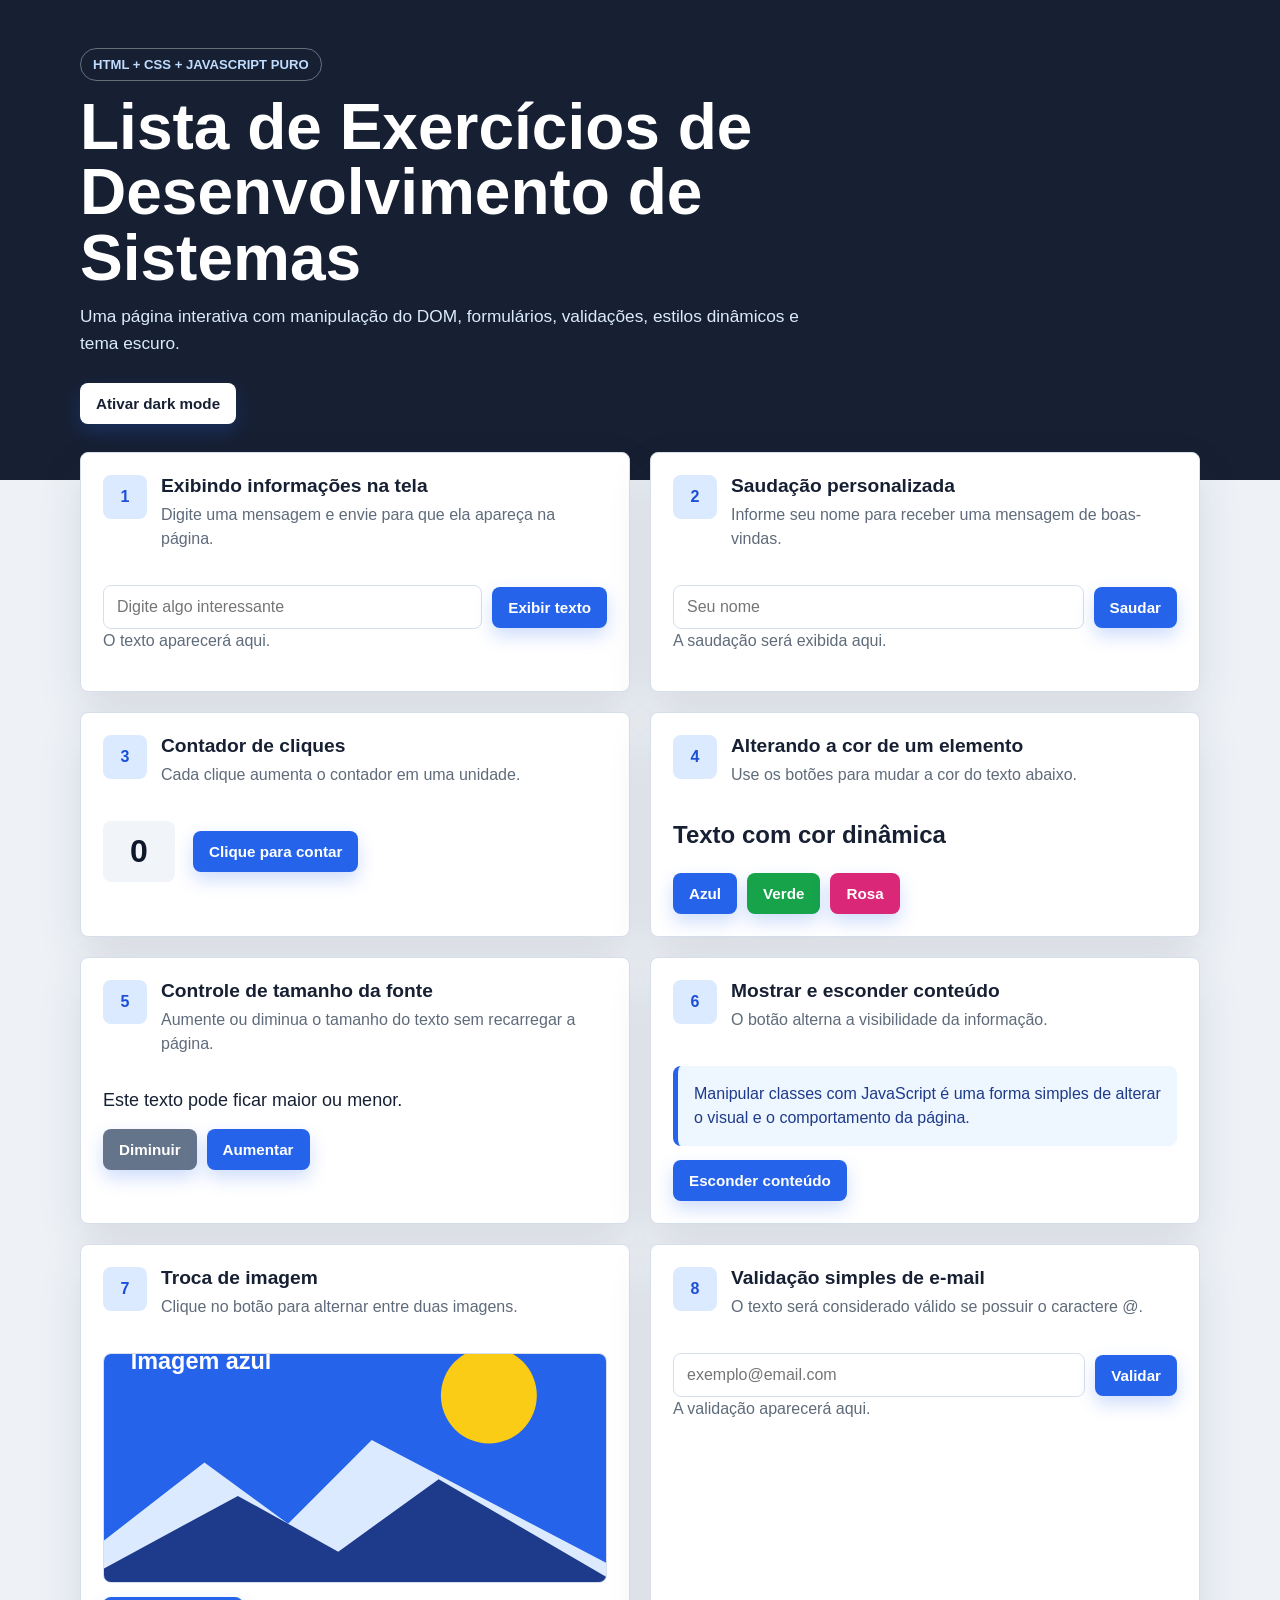
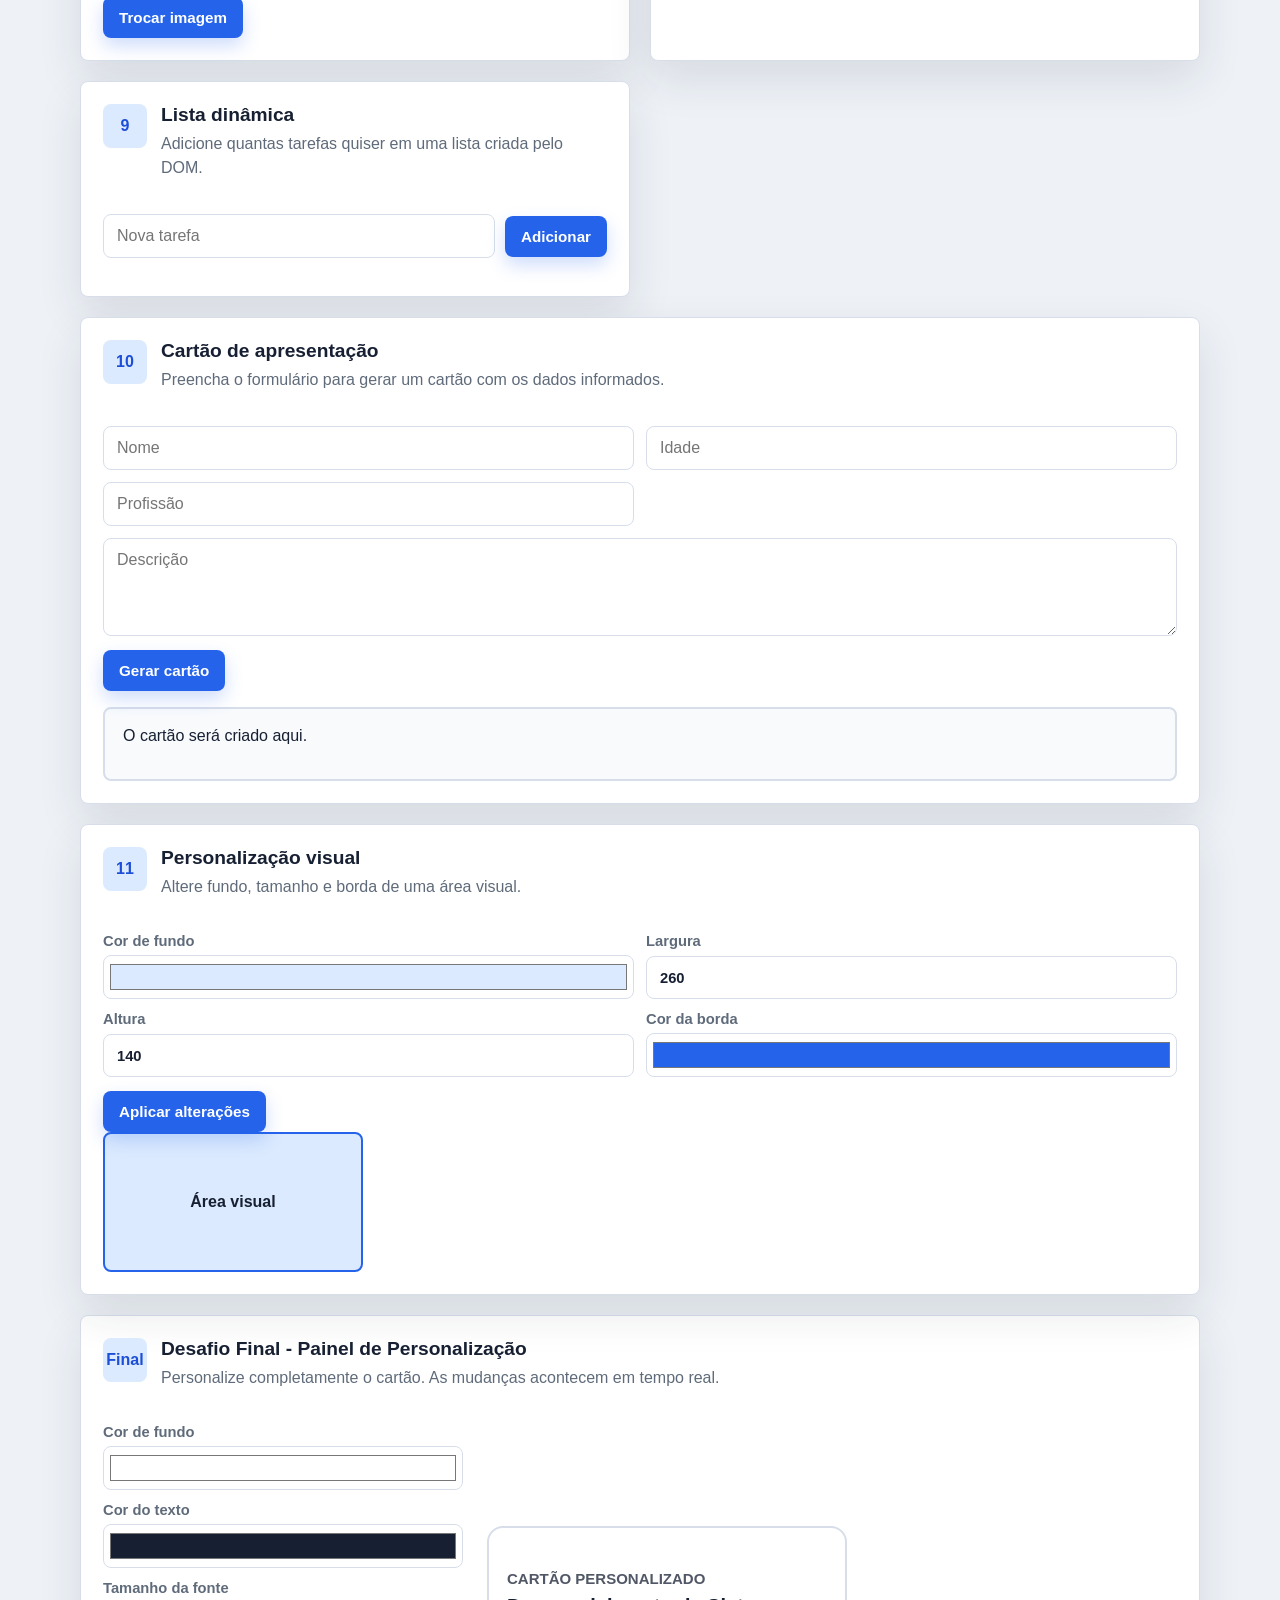
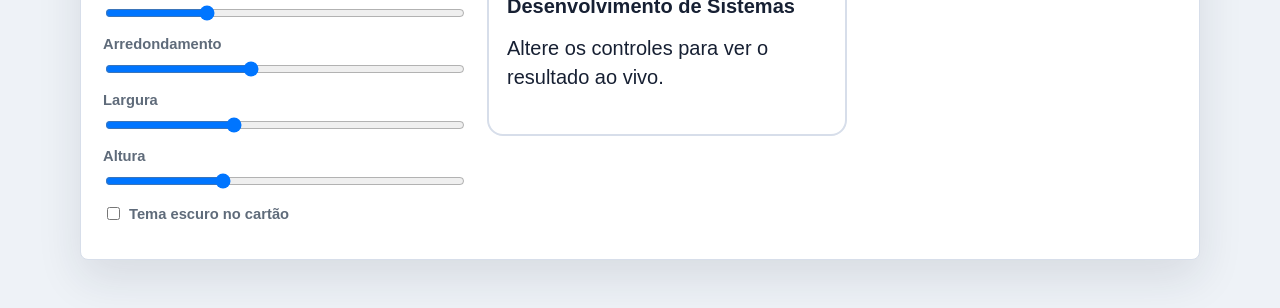
==== index.html @ 1e7d829f "Algumas atividades" ====
<!DOCTYPE html>
<html lang="pt-BR">
<head>
    <meta charset="UTF-8">
    <meta name="viewport" content="width=device-width, initial-scale=1.0">
    <title>Lista de Exercícios - DOM com JavaScript</title>
    <link rel="stylesheet" href="style.css">
</head>
<body>
    <header class="cabecalho">
        <div class="cabecalho__conteudo">
            <span class="etiqueta">HTML + CSS + JavaScript puro</span>
            <h1>Lista de Exercícios de Desenvolvimento de Sistemas</h1>
            <p>Uma página interativa com manipulação do DOM, formulários, validações, estilos dinâmicos e tema escuro.</p>
            <button id="botaoTema" class="botao botao--tema" type="button">Ativar dark mode</button>
        </div>
    </header>

    <main class="conteudo">
        <section class="grade-exercicios">
            <article class="card" id="exercicio-1">
                <div class="card__cabecalho">
                    <span class="numero">1</span>
                    <div>
                        <h2>Exibindo informações na tela</h2>
                        <p>Digite uma mensagem e envie para que ela apareça na página.</p>
                    </div>
                </div>
                <div class="grupo-controle">
                    <input id="textoExibir" type="text" placeholder="Digite algo interessante">
                    <button id="botaoExibirTexto" class="botao" type="button">Exibir texto</button>
                </div>
                <p id="resultadoTexto" class="resultado">O texto aparecerá aqui.</p>
            </article>

            <article class="card" id="exercicio-2">
                <div class="card__cabecalho">
                    <span class="numero">2</span>
                    <div>
                        <h2>Saudação personalizada</h2>
                        <p>Informe seu nome para receber uma mensagem de boas-vindas.</p>
                    </div>
                </div>
                <div class="grupo-controle">
                    <input id="nomeUsuario" type="text" placeholder="Seu nome">
                    <button id="botaoSaudar" class="botao" type="button">Saudar</button>
                </div>
                <p id="mensagemSaudacao" class="resultado">A saudação será exibida aqui.</p>
            </article>

            <article class="card" id="exercicio-3">
                <div class="card__cabecalho">
                    <span class="numero">3</span>
                    <div>
                        <h2>Contador de cliques</h2>
                        <p>Cada clique aumenta o contador em uma unidade.</p>
                    </div>
                </div>
                <div class="contador">
                    <strong id="valorContador">0</strong>
                    <button id="botaoContador" class="botao" type="button">Clique para contar</button>
                </div>
            </article>

            <article class="card" id="exercicio-4">
                <div class="card__cabecalho">
                    <span class="numero">4</span>
                    <div>
                        <h2>Alterando a cor de um elemento</h2>
                        <p>Use os botões para mudar a cor do texto abaixo.</p>
                    </div>
                </div>
                <h3 id="textoColorido" class="texto-destaque">Texto com cor dinâmica</h3>
                <div class="linha-botoes">
                    <button class="botao botao--azul" data-cor="#2563eb" type="button">Azul</button>
                    <button class="botao botao--verde" data-cor="#16a34a" type="button">Verde</button>
                    <button class="botao botao--rosa" data-cor="#db2777" type="button">Rosa</button>
                </div>
            </article>

            <article class="card" id="exercicio-5">
                <div class="card__cabecalho">
                    <span class="numero">5</span>
                    <div>
                        <h2>Controle de tamanho da fonte</h2>
                        <p>Aumente ou diminua o tamanho do texto sem recarregar a página.</p>
                    </div>
                </div>
                <p id="textoFonte" class="texto-fonte">Este texto pode ficar maior ou menor.</p>
                <div class="linha-botoes">
                    <button id="botaoDiminuirFonte" class="botao botao--secundario" type="button">Diminuir</button>
                    <button id="botaoAumentarFonte" class="botao" type="button">Aumentar</button>
                </div>
            </article>

            <article class="card" id="exercicio-6">
                <div class="card__cabecalho">
                    <span class="numero">6</span>
                    <div>
                        <h2>Mostrar e esconder conteúdo</h2>
                        <p>O botão alterna a visibilidade da informação.</p>
                    </div>
                </div>
                <div id="conteudoOculto" class="caixa-informacao">
                    Manipular classes com JavaScript é uma forma simples de alterar o visual e o comportamento da página.
                </div>
                <button id="botaoMostrarEsconder" class="botao" type="button">Esconder conteúdo</button>
            </article>

            <article class="card" id="exercicio-7">
                <div class="card__cabecalho">
                    <span class="numero">7</span>
                    <div>
                        <h2>Troca de imagem</h2>
                        <p>Clique no botão para alternar entre duas imagens.</p>
                    </div>
                </div>
                <img id="imagemAlternada" class="imagem-demo" alt="Ilustração alternada">
                <button id="botaoTrocarImagem" class="botao" type="button">Trocar imagem</button>
            </article>

            <article class="card" id="exercicio-8">
                <div class="card__cabecalho">
                    <span class="numero">8</span>
                    <div>
                        <h2>Validação simples de e-mail</h2>
                        <p>O texto será considerado válido se possuir o caractere @.</p>
                    </div>
                </div>
                <div class="grupo-controle">
                    <input id="emailUsuario" type="email" placeholder="exemplo@email.com">
                    <button id="botaoValidarEmail" class="botao" type="button">Validar</button>
                </div>
                <p id="mensagemEmail" class="resultado">A validação aparecerá aqui.</p>
            </article>

            <article class="card" id="exercicio-9">
                <div class="card__cabecalho">
                    <span class="numero">9</span>
                    <div>
                        <h2>Lista dinâmica</h2>
                        <p>Adicione quantas tarefas quiser em uma lista criada pelo DOM.</p>
                    </div>
                </div>
                <div class="grupo-controle">
                    <input id="textoTarefa" type="text" placeholder="Nova tarefa">
                    <button id="botaoAdicionarTarefa" class="botao" type="button">Adicionar</button>
                </div>
                <ul id="listaTarefas" class="lista-tarefas"></ul>
            </article>

            <article class="card card--largo" id="exercicio-10">
                <div class="card__cabecalho">
                    <span class="numero">10</span>
                    <div>
                        <h2>Cartão de apresentação</h2>
                        <p>Preencha o formulário para gerar um cartão com os dados informados.</p>
                    </div>
                </div>
                <div class="formulario-grid">
                    <input id="cartaoNome" type="text" placeholder="Nome">
                    <input id="cartaoIdade" type="number" min="0" placeholder="Idade">
                    <input id="cartaoProfissao" type="text" placeholder="Profissão">
                    <textarea id="cartaoDescricao" rows="4" placeholder="Descrição"></textarea>
                </div>
                <button id="botaoGerarCartao" class="botao" type="button">Gerar cartão</button>
                <div id="cartaoApresentacao" class="cartao-apresentacao">
                    <p>O cartão será criado aqui.</p>
                </div>
            </article>

            <article class="card card--largo" id="exercicio-11">
                <div class="card__cabecalho">
                    <span class="numero">11</span>
                    <div>
                        <h2>Personalização visual</h2>
                        <p>Altere fundo, tamanho e borda de uma área visual.</p>
                    </div>
                </div>
                <div class="painel-controles">
                    <label>Cor de fundo <input id="corFundoArea" type="color" value="#dbeafe"></label>
                    <label>Largura <input id="larguraArea" type="number" min="120" max="700" value="260"></label>
                    <label>Altura <input id="alturaArea" type="number" min="80" max="500" value="140"></label>
                    <label>Cor da borda <input id="corBordaArea" type="color" value="#2563eb"></label>
                </div>
                <button id="botaoAplicarVisual" class="botao" type="button">Aplicar alterações</button>
                <div id="areaVisual" class="area-visual">Área visual</div>
            </article>
        </section>

        <section class="card card--final" id="desafio-final">
            <div class="card__cabecalho">
                <span class="numero">Final</span>
                <div>
                    <h2>Desafio Final - Painel de Personalização</h2>
                    <p>Personalize completamente o cartão. As mudanças acontecem em tempo real.</p>
                </div>
            </div>
            <div class="desafio-layout">
                <div class="painel-controles painel-controles--final">
                    <label>Cor de fundo <input id="finalCorFundo" type="color" value="#ffffff"></label>
                    <label>Cor do texto <input id="finalCorTexto" type="color" value="#172033"></label>
                    <label>Tamanho da fonte <input id="finalFonte" type="range" min="14" max="36" value="20"></label>
                    <label>Arredondamento <input id="finalBorda" type="range" min="0" max="40" value="16"></label>
                    <label>Largura <input id="finalLargura" type="range" min="220" max="620" value="360"></label>
                    <label>Altura <input id="finalAltura" type="range" min="140" max="360" value="210"></label>
                    <label class="checkbox-linha">
                        <input id="finalTemaEscuro" type="checkbox">
                        Tema escuro no cartão
                    </label>
                </div>
                <div id="cartaoFinal" class="cartao-final">
                    <span>Cartão personalizado</span>
                    <strong>Desenvolvimento de Sistemas</strong>
                    <p>Altere os controles para ver o resultado ao vivo.</p>
                </div>
            </div>
        </section>
    </main>

    <script src="script.js"></script>
</body>
</html>
---- style.css ----
:root {
    --cor-fundo: #eef2f7;
    --cor-superficie: #ffffff;
    --cor-texto: #172033;
    --cor-texto-suave: #5f6b7a;
    --cor-primaria: #2563eb;
    --cor-primaria-escura: #1d4ed8;
    --cor-borda: #d7deea;
    --sombra: 0 18px 45px rgba(23, 32, 51, 0.11);
}

* {
    box-sizing: border-box;
}

body {
    margin: 0;
    font-family: Arial, Helvetica, sans-serif;
    background: var(--cor-fundo);
    color: var(--cor-texto);
    transition: background 0.3s, color 0.3s;
}

body.dark-mode {
    --cor-fundo: #111827;
    --cor-superficie: #1f2937;
    --cor-texto: #f8fafc;
    --cor-texto-suave: #cbd5e1;
    --cor-primaria: #60a5fa;
    --cor-primaria-escura: #3b82f6;
    --cor-borda: #334155;
    --sombra: 0 18px 45px rgba(0, 0, 0, 0.28);
}

.cabecalho {
    background: #172033;
    color: #ffffff;
    padding: 48px 20px 56px;
}

.cabecalho__conteudo {
    width: min(1120px, 100%);
    margin: 0 auto;
}

.cabecalho h1 {
    max-width: 820px;
    margin: 14px 0 12px;
    font-size: clamp(2rem, 5vw, 4rem);
    line-height: 1.02;
}

.cabecalho p {
    max-width: 720px;
    color: #dbeafe;
    font-size: 1.08rem;
    line-height: 1.6;
}

.etiqueta {
    display: inline-block;
    padding: 8px 12px;
    border: 1px solid rgba(255, 255, 255, 0.35);
    border-radius: 999px;
    color: #bfdbfe;
    font-weight: 700;
    font-size: 0.82rem;
    text-transform: uppercase;
}

.conteudo {
    width: min(1120px, calc(100% - 32px));
    margin: -28px auto 48px;
}

.grade-exercicios {
    display: grid;
    grid-template-columns: repeat(2, minmax(0, 1fr));
    gap: 20px;
}

.card {
    background: var(--cor-superficie);
    border: 1px solid var(--cor-borda);
    border-radius: 8px;
    padding: 22px;
    box-shadow: var(--sombra);
}

.card--largo,
.card--final {
    grid-column: 1 / -1;
}

.card--final {
    margin-top: 20px;
}

.card__cabecalho {
    display: flex;
    gap: 14px;
    align-items: flex-start;
    margin-bottom: 18px;
}

.numero {
    min-width: 44px;
    height: 44px;
    display: inline-flex;
    align-items: center;
    justify-content: center;
    border-radius: 8px;
    background: #dbeafe;
    color: #1d4ed8;
    font-weight: 800;
}

body.dark-mode .numero {
    background: #1e3a8a;
    color: #dbeafe;
}

h2,
h3,
p {
    margin-top: 0;
}

h2 {
    margin-bottom: 6px;
    font-size: 1.2rem;
}

.card__cabecalho p,
.resultado {
    color: var(--cor-texto-suave);
    line-height: 1.5;
}

input,
textarea {
    width: 100%;
    border: 1px solid var(--cor-borda);
    border-radius: 8px;
    padding: 12px 13px;
    background: var(--cor-superficie);
    color: var(--cor-texto);
    font: inherit;
    outline: none;
}

input:focus,
textarea:focus {
    border-color: var(--cor-primaria);
    box-shadow: 0 0 0 3px rgba(37, 99, 235, 0.14);
}

input[type="color"] {
    height: 44px;
    padding: 4px;
}

input[type="range"] {
    padding: 0;
}

.grupo-controle {
    display: grid;
    grid-template-columns: 1fr auto;
    gap: 10px;
    align-items: center;
}

.botao {
    border: 0;
    border-radius: 8px;
    padding: 12px 16px;
    background: var(--cor-primaria);
    color: #ffffff;
    font-weight: 700;
    font-size: 0.95rem;
    cursor: pointer;
    transition: transform 0.2s, background 0.2s, box-shadow 0.2s;
    box-shadow: 0 8px 18px rgba(37, 99, 235, 0.22);
}

.botao:hover {
    background: var(--cor-primaria-escura);
    transform: translateY(-1px);
}

.botao--tema {
    margin-top: 8px;
    background: #ffffff;
    color: #172033;
}

.botao--secundario {
    background: #64748b;
}

.botao--azul {
    background: #2563eb;
}

.botao--verde {
    background: #16a34a;
}

.botao--rosa {
    background: #db2777;
}

.linha-botoes {
    display: flex;
    gap: 10px;
    flex-wrap: wrap;
}

.contador {
    display: flex;
    align-items: center;
    gap: 18px;
}

.contador strong {
    min-width: 72px;
    padding: 12px 14px;
    border-radius: 8px;
    background: #f1f5f9;
    color: #0f172a;
    font-size: 2rem;
    text-align: center;
}

body.dark-mode .contador strong {
    background: #0f172a;
    color: #f8fafc;
}

.texto-destaque {
    font-size: 1.5rem;
}

.texto-fonte {
    font-size: 18px;
    transition: font-size 0.2s;
}

.caixa-informacao {
    margin-bottom: 14px;
    padding: 16px;
    border-left: 5px solid var(--cor-primaria);
    border-radius: 8px;
    background: #eef6ff;
    color: #1e3a8a;
    line-height: 1.5;
}

body.dark-mode .caixa-informacao {
    background: #0f172a;
    color: #dbeafe;
}

.oculto {
    display: none;
}

.imagem-demo {
    width: 100%;
    max-height: 230px;
    object-fit: cover;
    display: block;
    margin-bottom: 14px;
    border-radius: 8px;
    border: 1px solid var(--cor-borda);
}

.lista-tarefas {
    padding-left: 20px;
    line-height: 1.7;
}

.lista-tarefas li {
    padding: 5px 0;
}

.formulario-grid,
.painel-controles {
    display: grid;
    grid-template-columns: repeat(2, minmax(0, 1fr));
    gap: 12px;
    margin-bottom: 14px;
}

.formulario-grid textarea {
    grid-column: 1 / -1;
    resize: vertical;
}

.painel-controles label {
    display: grid;
    gap: 6px;
    color: var(--cor-texto-suave);
    font-weight: 700;
    font-size: 0.92rem;
}

.cartao-apresentacao,
.cartao-final,
.area-visual {
    border: 2px solid var(--cor-borda);
    border-radius: 8px;
    padding: 18px;
    background: #f8fafc;
    color: #172033;
}

.cartao-apresentacao {
    margin-top: 16px;
}

.cartao-apresentacao h3,
.cartao-final strong {
    margin-bottom: 8px;
    display: block;
    color: inherit;
}

.area-visual {
    width: 260px;
    max-width: 100%;
    height: 140px;
    display: grid;
    place-items: center;
    background: #dbeafe;
    border-color: #2563eb;
    font-weight: 800;
}

.desafio-layout {
    display: grid;
    grid-template-columns: minmax(260px, 360px) 1fr;
    gap: 24px;
    align-items: center;
}

.painel-controles--final {
    grid-template-columns: 1fr;
}

.checkbox-linha {
    grid-template-columns: auto 1fr;
    align-items: center;
}

.checkbox-linha input {
    width: auto;
}

.cartao-final {
    width: 360px;
    max-width: 100%;
    min-height: 210px;
    display: flex;
    flex-direction: column;
    justify-content: center;
    gap: 8px;
    font-size: 20px;
    transition: all 0.2s;
}

.cartao-final span {
    font-size: 0.75em;
    font-weight: 800;
    text-transform: uppercase;
    color: inherit;
    opacity: 0.75;
}

.cartao-final p {
    margin-bottom: 0;
    line-height: 1.45;
}

.valido {
    color: #16a34a;
    font-weight: 800;
}

.invalido {
    color: #dc2626;
    font-weight: 800;
}

@media (max-width: 820px) {
    .grade-exercicios,
    .desafio-layout,
    .formulario-grid,
    .painel-controles {
        grid-template-columns: 1fr;
    }

    .grupo-controle {
        grid-template-columns: 1fr;
    }

    .botao {
        width: 100%;
    }

    .conteudo {
        width: min(100% - 20px, 1120px);
    }

    .cabecalho {
        padding-top: 34px;
    }
}
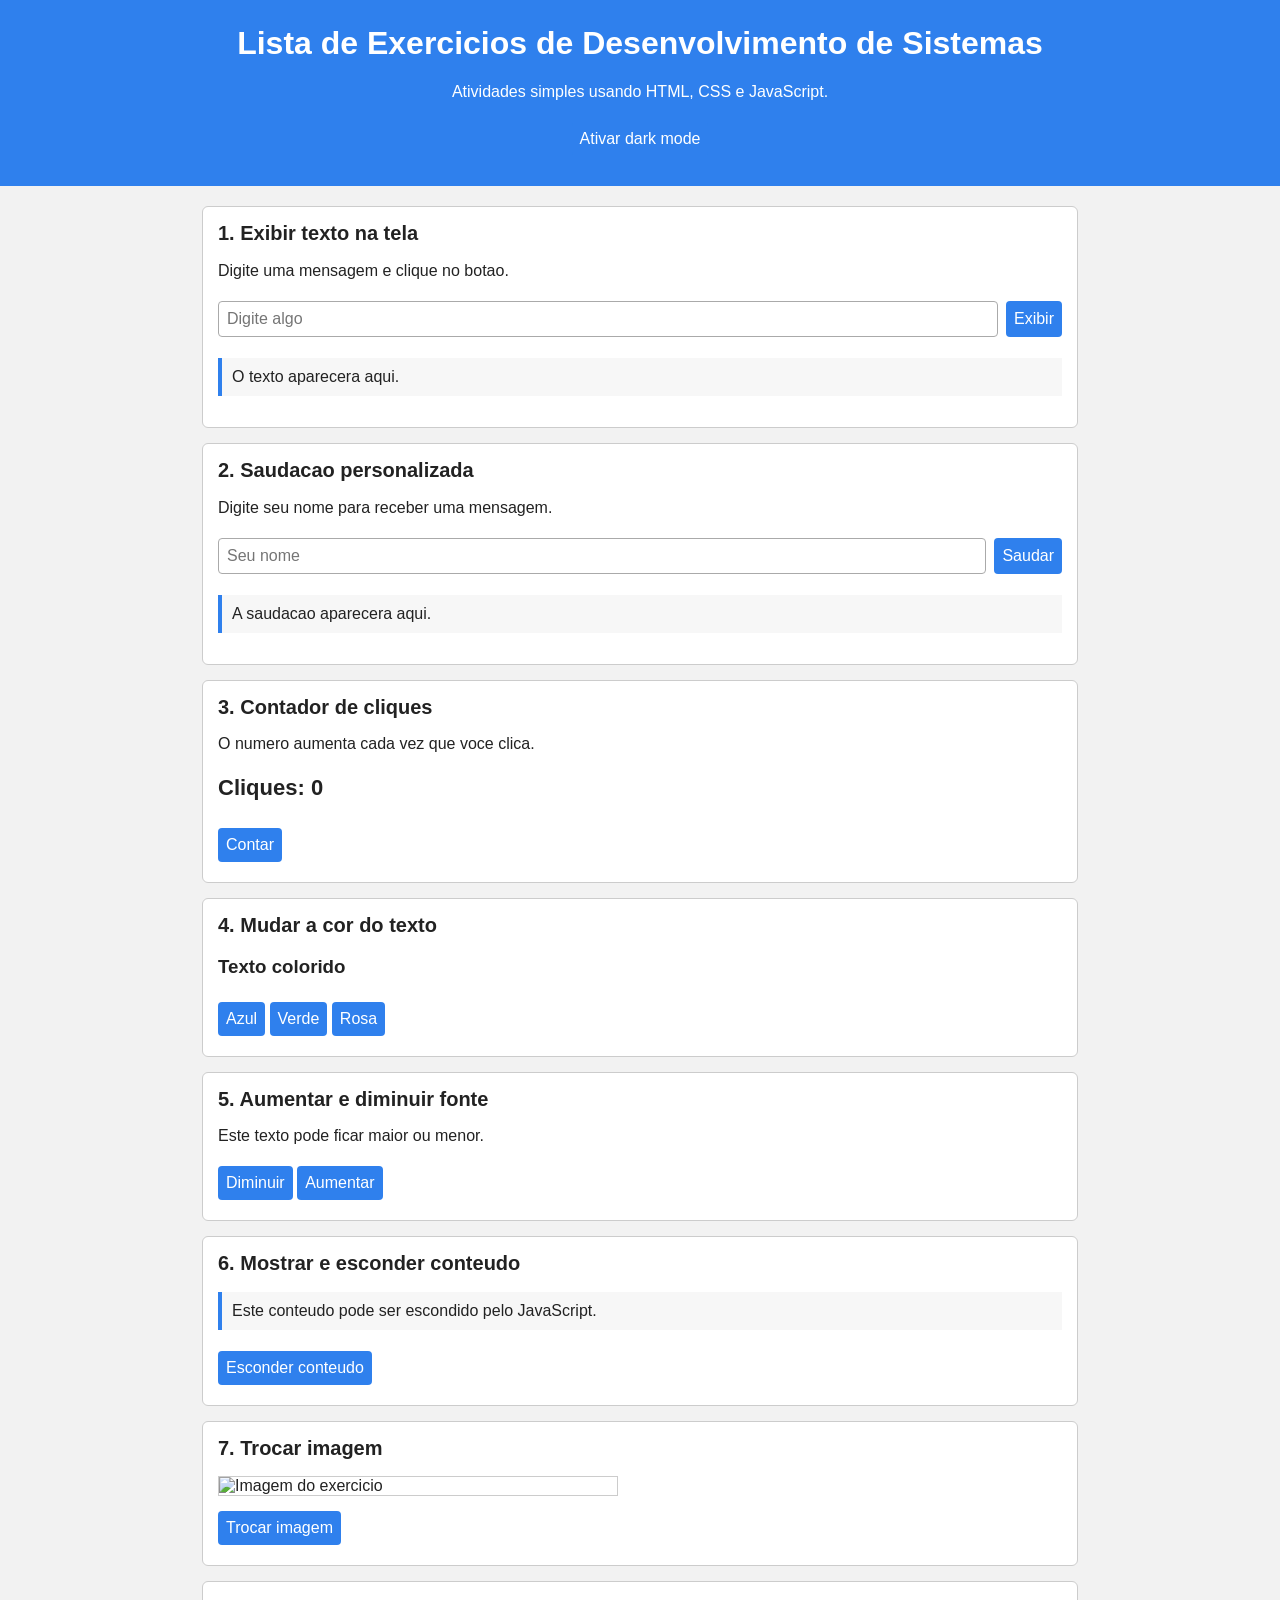
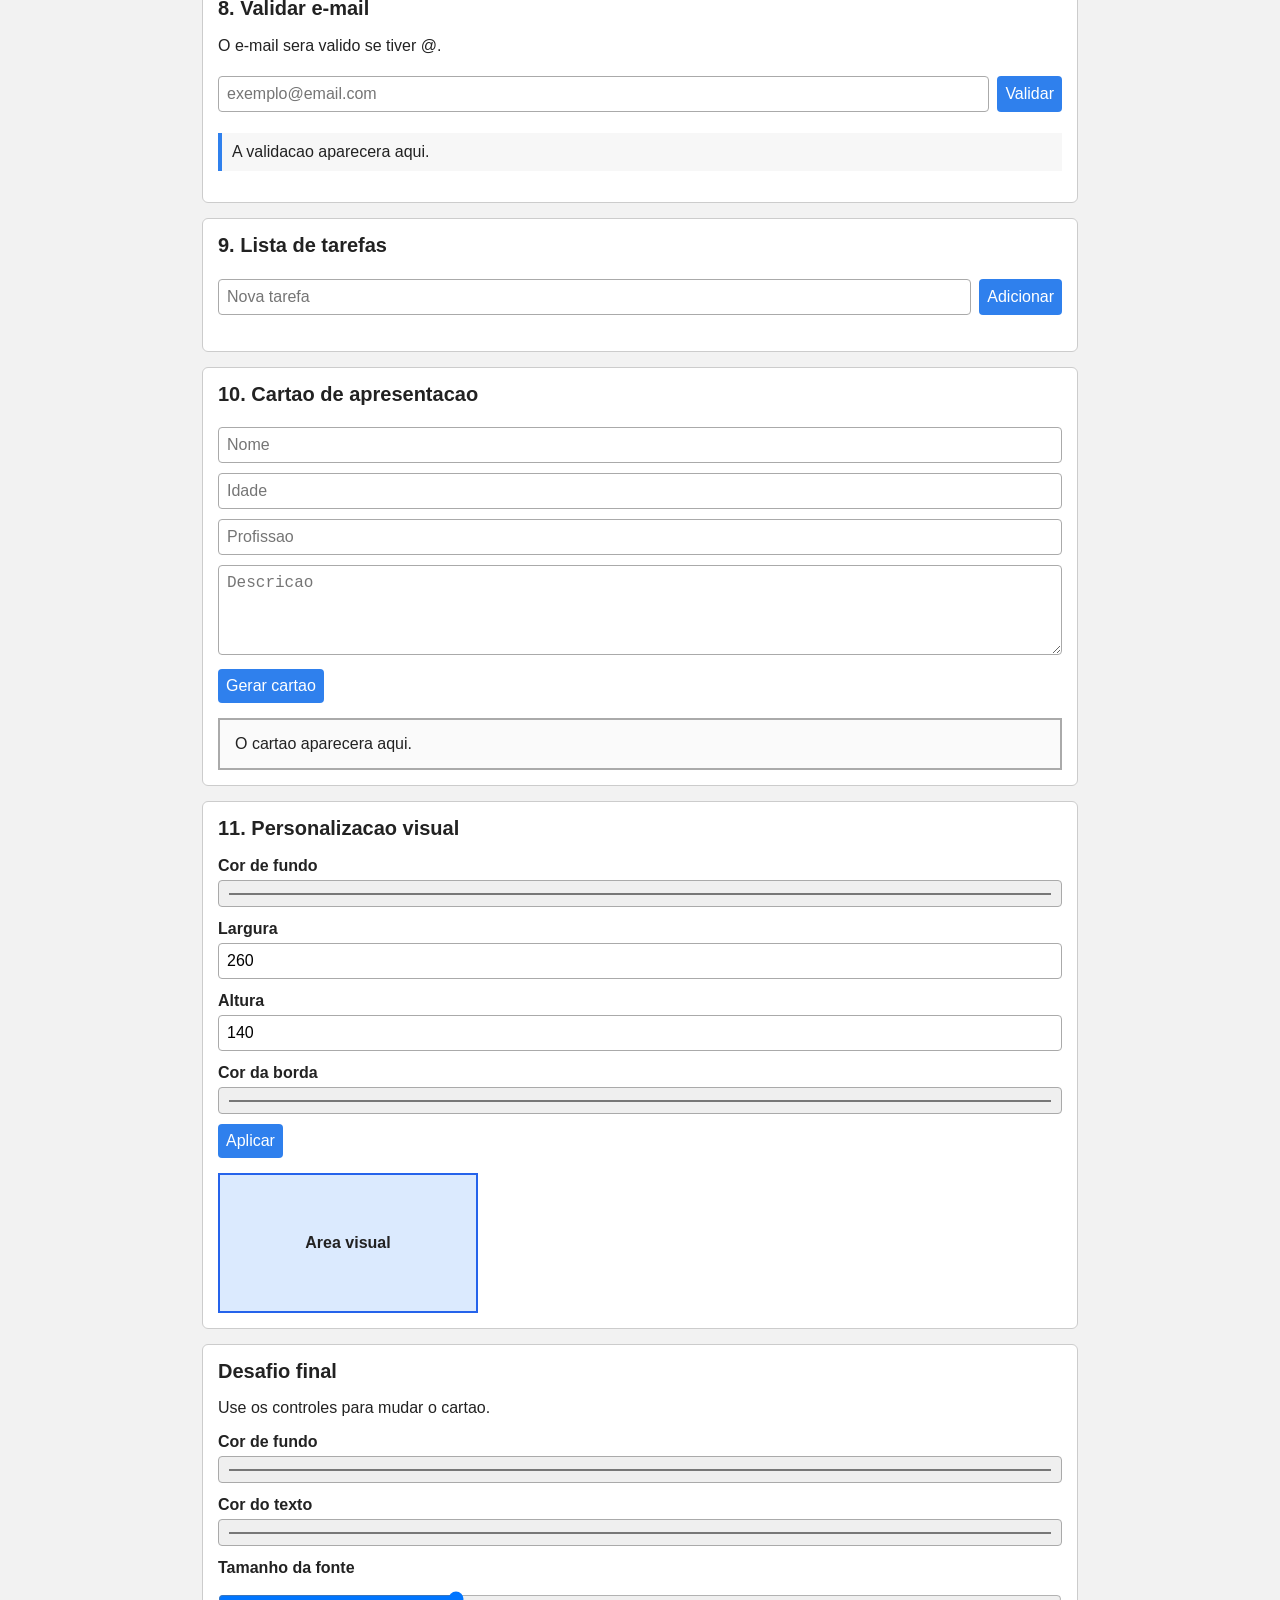
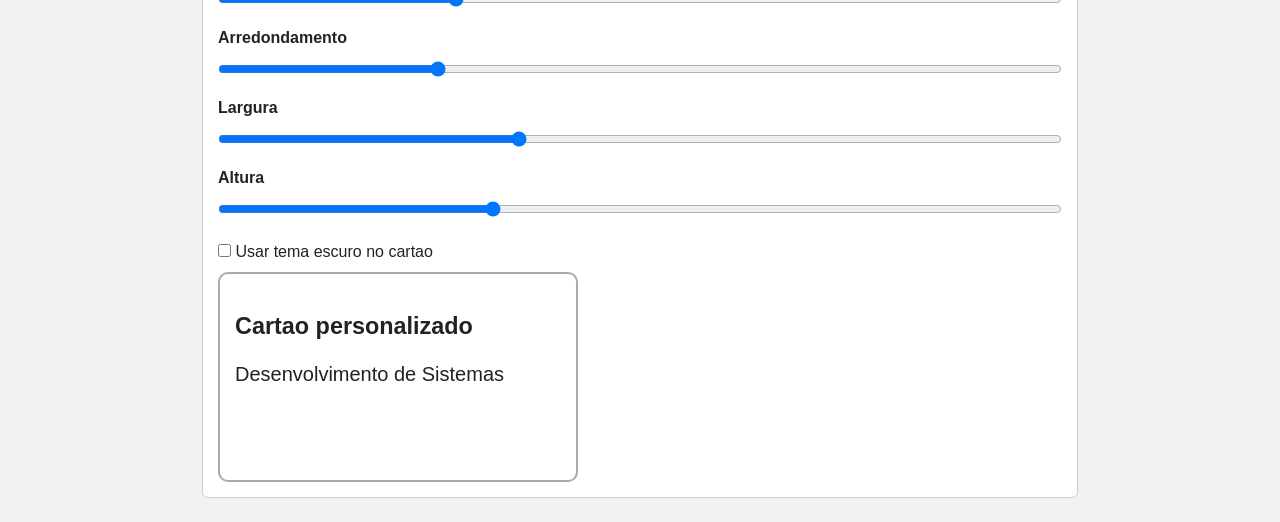
==== commit 279e83ee: "produzindo a atividade" ====
--- a/index.html
+++ b/index.html
@@ -3,217 +3,150 @@
 <head>
     <meta charset="UTF-8">
     <meta name="viewport" content="width=device-width, initial-scale=1.0">
-    <title>Lista de Exercícios - DOM com JavaScript</title>
+    <title>Lista de Exercicios - DOM</title>
     <link rel="stylesheet" href="style.css">
 </head>
 <body>
-    <header class="cabecalho">
-        <div class="cabecalho__conteudo">
-            <span class="etiqueta">HTML + CSS + JavaScript puro</span>
-            <h1>Lista de Exercícios de Desenvolvimento de Sistemas</h1>
-            <p>Uma página interativa com manipulação do DOM, formulários, validações, estilos dinâmicos e tema escuro.</p>
-            <button id="botaoTema" class="botao botao--tema" type="button">Ativar dark mode</button>
-        </div>
+    <header>
+        <h1>Lista de Exercicios de Desenvolvimento de Sistemas</h1>
+        <p>Atividades simples usando HTML, CSS e JavaScript.</p>
+        <button id="botaoTema" type="button">Ativar dark mode</button>
     </header>
 
-    <main class="conteudo">
-        <section class="grade-exercicios">
-            <article class="card" id="exercicio-1">
-                <div class="card__cabecalho">
-                    <span class="numero">1</span>
-                    <div>
-                        <h2>Exibindo informações na tela</h2>
-                        <p>Digite uma mensagem e envie para que ela apareça na página.</p>
-                    </div>
-                </div>
-                <div class="grupo-controle">
-                    <input id="textoExibir" type="text" placeholder="Digite algo interessante">
-                    <button id="botaoExibirTexto" class="botao" type="button">Exibir texto</button>
-                </div>
-                <p id="resultadoTexto" class="resultado">O texto aparecerá aqui.</p>
-            </article>
-
-            <article class="card" id="exercicio-2">
-                <div class="card__cabecalho">
-                    <span class="numero">2</span>
-                    <div>
-                        <h2>Saudação personalizada</h2>
-                        <p>Informe seu nome para receber uma mensagem de boas-vindas.</p>
-                    </div>
-                </div>
-                <div class="grupo-controle">
-                    <input id="nomeUsuario" type="text" placeholder="Seu nome">
-                    <button id="botaoSaudar" class="botao" type="button">Saudar</button>
-                </div>
-                <p id="mensagemSaudacao" class="resultado">A saudação será exibida aqui.</p>
-            </article>
-
-            <article class="card" id="exercicio-3">
-                <div class="card__cabecalho">
-                    <span class="numero">3</span>
-                    <div>
-                        <h2>Contador de cliques</h2>
-                        <p>Cada clique aumenta o contador em uma unidade.</p>
-                    </div>
-                </div>
-                <div class="contador">
-                    <strong id="valorContador">0</strong>
-                    <button id="botaoContador" class="botao" type="button">Clique para contar</button>
-                </div>
-            </article>
-
-            <article class="card" id="exercicio-4">
-                <div class="card__cabecalho">
-                    <span class="numero">4</span>
-                    <div>
-                        <h2>Alterando a cor de um elemento</h2>
-                        <p>Use os botões para mudar a cor do texto abaixo.</p>
-                    </div>
-                </div>
-                <h3 id="textoColorido" class="texto-destaque">Texto com cor dinâmica</h3>
-                <div class="linha-botoes">
-                    <button class="botao botao--azul" data-cor="#2563eb" type="button">Azul</button>
-                    <button class="botao botao--verde" data-cor="#16a34a" type="button">Verde</button>
-                    <button class="botao botao--rosa" data-cor="#db2777" type="button">Rosa</button>
-                </div>
-            </article>
-
-            <article class="card" id="exercicio-5">
-                <div class="card__cabecalho">
-                    <span class="numero">5</span>
-                    <div>
-                        <h2>Controle de tamanho da fonte</h2>
-                        <p>Aumente ou diminua o tamanho do texto sem recarregar a página.</p>
-                    </div>
-                </div>
-                <p id="textoFonte" class="texto-fonte">Este texto pode ficar maior ou menor.</p>
-                <div class="linha-botoes">
-                    <button id="botaoDiminuirFonte" class="botao botao--secundario" type="button">Diminuir</button>
-                    <button id="botaoAumentarFonte" class="botao" type="button">Aumentar</button>
-                </div>
-            </article>
-
-            <article class="card" id="exercicio-6">
-                <div class="card__cabecalho">
-                    <span class="numero">6</span>
-                    <div>
-                        <h2>Mostrar e esconder conteúdo</h2>
-                        <p>O botão alterna a visibilidade da informação.</p>
-                    </div>
-                </div>
-                <div id="conteudoOculto" class="caixa-informacao">
-                    Manipular classes com JavaScript é uma forma simples de alterar o visual e o comportamento da página.
-                </div>
-                <button id="botaoMostrarEsconder" class="botao" type="button">Esconder conteúdo</button>
-            </article>
-
-            <article class="card" id="exercicio-7">
-                <div class="card__cabecalho">
-                    <span class="numero">7</span>
-                    <div>
-                        <h2>Troca de imagem</h2>
-                        <p>Clique no botão para alternar entre duas imagens.</p>
-                    </div>
-                </div>
-                <img id="imagemAlternada" class="imagem-demo" alt="Ilustração alternada">
-                <button id="botaoTrocarImagem" class="botao" type="button">Trocar imagem</button>
-            </article>
-
-            <article class="card" id="exercicio-8">
-                <div class="card__cabecalho">
-                    <span class="numero">8</span>
-                    <div>
-                        <h2>Validação simples de e-mail</h2>
-                        <p>O texto será considerado válido se possuir o caractere @.</p>
-                    </div>
-                </div>
-                <div class="grupo-controle">
-                    <input id="emailUsuario" type="email" placeholder="exemplo@email.com">
-                    <button id="botaoValidarEmail" class="botao" type="button">Validar</button>
-                </div>
-                <p id="mensagemEmail" class="resultado">A validação aparecerá aqui.</p>
-            </article>
-
-            <article class="card" id="exercicio-9">
-                <div class="card__cabecalho">
-                    <span class="numero">9</span>
-                    <div>
-                        <h2>Lista dinâmica</h2>
-                        <p>Adicione quantas tarefas quiser em uma lista criada pelo DOM.</p>
-                    </div>
-                </div>
-                <div class="grupo-controle">
-                    <input id="textoTarefa" type="text" placeholder="Nova tarefa">
-                    <button id="botaoAdicionarTarefa" class="botao" type="button">Adicionar</button>
-                </div>
-                <ul id="listaTarefas" class="lista-tarefas"></ul>
-            </article>
-
-            <article class="card card--largo" id="exercicio-10">
-                <div class="card__cabecalho">
-                    <span class="numero">10</span>
-                    <div>
-                        <h2>Cartão de apresentação</h2>
-                        <p>Preencha o formulário para gerar um cartão com os dados informados.</p>
-                    </div>
-                </div>
-                <div class="formulario-grid">
-                    <input id="cartaoNome" type="text" placeholder="Nome">
-                    <input id="cartaoIdade" type="number" min="0" placeholder="Idade">
-                    <input id="cartaoProfissao" type="text" placeholder="Profissão">
-                    <textarea id="cartaoDescricao" rows="4" placeholder="Descrição"></textarea>
-                </div>
-                <button id="botaoGerarCartao" class="botao" type="button">Gerar cartão</button>
-                <div id="cartaoApresentacao" class="cartao-apresentacao">
-                    <p>O cartão será criado aqui.</p>
-                </div>
-            </article>
-
-            <article class="card card--largo" id="exercicio-11">
-                <div class="card__cabecalho">
-                    <span class="numero">11</span>
-                    <div>
-                        <h2>Personalização visual</h2>
-                        <p>Altere fundo, tamanho e borda de uma área visual.</p>
-                    </div>
-                </div>
-                <div class="painel-controles">
-                    <label>Cor de fundo <input id="corFundoArea" type="color" value="#dbeafe"></label>
-                    <label>Largura <input id="larguraArea" type="number" min="120" max="700" value="260"></label>
-                    <label>Altura <input id="alturaArea" type="number" min="80" max="500" value="140"></label>
-                    <label>Cor da borda <input id="corBordaArea" type="color" value="#2563eb"></label>
-                </div>
-                <button id="botaoAplicarVisual" class="botao" type="button">Aplicar alterações</button>
-                <div id="areaVisual" class="area-visual">Área visual</div>
-            </article>
+    <main>
+        <section class="exercicio">
+            <h2>1. Exibir texto na tela</h2>
+            <p>Digite uma mensagem e clique no botao.</p>
+            <div class="linha">
+                <input id="textoExibir" type="text" placeholder="Digite algo">
+                <button id="botaoExibirTexto" type="button">Exibir</button>
+            </div>
+            <p id="resultadoTexto" class="resultado">O texto aparecera aqui.</p>
         </section>
 
-        <section class="card card--final" id="desafio-final">
-            <div class="card__cabecalho">
-                <span class="numero">Final</span>
-                <div>
-                    <h2>Desafio Final - Painel de Personalização</h2>
-                    <p>Personalize completamente o cartão. As mudanças acontecem em tempo real.</p>
-                </div>
+        <section class="exercicio">
+            <h2>2. Saudacao personalizada</h2>
+            <p>Digite seu nome para receber uma mensagem.</p>
+            <div class="linha">
+                <input id="nomeUsuario" type="text" placeholder="Seu nome">
+                <button id="botaoSaudar" type="button">Saudar</button>
             </div>
-            <div class="desafio-layout">
-                <div class="painel-controles painel-controles--final">
-                    <label>Cor de fundo <input id="finalCorFundo" type="color" value="#ffffff"></label>
-                    <label>Cor do texto <input id="finalCorTexto" type="color" value="#172033"></label>
-                    <label>Tamanho da fonte <input id="finalFonte" type="range" min="14" max="36" value="20"></label>
-                    <label>Arredondamento <input id="finalBorda" type="range" min="0" max="40" value="16"></label>
-                    <label>Largura <input id="finalLargura" type="range" min="220" max="620" value="360"></label>
-                    <label>Altura <input id="finalAltura" type="range" min="140" max="360" value="210"></label>
-                    <label class="checkbox-linha">
-                        <input id="finalTemaEscuro" type="checkbox">
-                        Tema escuro no cartão
-                    </label>
-                </div>
-                <div id="cartaoFinal" class="cartao-final">
-                    <span>Cartão personalizado</span>
-                    <strong>Desenvolvimento de Sistemas</strong>
-                    <p>Altere os controles para ver o resultado ao vivo.</p>
-                </div>
+            <p id="mensagemSaudacao" class="resultado">A saudacao aparecera aqui.</p>
+        </section>
+
+        <section class="exercicio">
+            <h2>3. Contador de cliques</h2>
+            <p>O numero aumenta cada vez que voce clica.</p>
+            <p class="contador">Cliques: <span id="valorContador">0</span></p>
+            <button id="botaoContador" type="button">Contar</button>
+        </section>
+
+        <section class="exercicio">
+            <h2>4. Mudar a cor do texto</h2>
+            <h3 id="textoColorido">Texto colorido</h3>
+            <button id="botaoAzul" type="button">Azul</button>
+            <button id="botaoVerde" type="button">Verde</button>
+            <button id="botaoRosa" type="button">Rosa</button>
+        </section>
+
+        <section class="exercicio">
+            <h2>5. Aumentar e diminuir fonte</h2>
+            <p id="textoFonte">Este texto pode ficar maior ou menor.</p>
+            <button id="botaoDiminuirFonte" type="button">Diminuir</button>
+            <button id="botaoAumentarFonte" type="button">Aumentar</button>
+        </section>
+
+        <section class="exercicio">
+            <h2>6. Mostrar e esconder conteudo</h2>
+            <p id="conteudoOculto" class="caixa">Este conteudo pode ser escondido pelo JavaScript.</p>
+            <button id="botaoMostrarEsconder" type="button">Esconder conteudo</button>
+        </section>
+
+        <section class="exercicio">
+            <h2>7. Trocar imagem</h2>
+            <img id="imagemAlternada" class="imagem" src="https://placehold.co/400x200/87ceeb/000000?text=Imagem+1" alt="Imagem do exercicio">
+            <button id="botaoTrocarImagem" type="button">Trocar imagem</button>
+        </section>
+
+        <section class="exercicio">
+            <h2>8. Validar e-mail</h2>
+            <p>O e-mail sera valido se tiver @.</p>
+            <div class="linha">
+                <input id="emailUsuario" type="email" placeholder="exemplo@email.com">
+                <button id="botaoValidarEmail" type="button">Validar</button>
+            </div>
+            <p id="mensagemEmail" class="resultado">A validacao aparecera aqui.</p>
+        </section>
+
+        <section class="exercicio">
+            <h2>9. Lista de tarefas</h2>
+            <div class="linha">
+                <input id="textoTarefa" type="text" placeholder="Nova tarefa">
+                <button id="botaoAdicionarTarefa" type="button">Adicionar</button>
+            </div>
+            <ul id="listaTarefas"></ul>
+        </section>
+
+        <section class="exercicio">
+            <h2>10. Cartao de apresentacao</h2>
+            <input id="cartaoNome" type="text" placeholder="Nome">
+            <input id="cartaoIdade" type="number" min="0" placeholder="Idade">
+            <input id="cartaoProfissao" type="text" placeholder="Profissao">
+            <textarea id="cartaoDescricao" rows="4" placeholder="Descricao"></textarea>
+            <button id="botaoGerarCartao" type="button">Gerar cartao</button>
+            <div id="cartaoApresentacao" class="cartao">
+                O cartao aparecera aqui.
+            </div>
+        </section>
+
+        <section class="exercicio">
+            <h2>11. Personalizacao visual</h2>
+            <label>Cor de fundo</label>
+            <input id="corFundoArea" type="color" value="#dbeafe">
+
+            <label>Largura</label>
+            <input id="larguraArea" type="number" min="120" max="700" value="260">
+
+            <label>Altura</label>
+            <input id="alturaArea" type="number" min="80" max="500" value="140">
+
+            <label>Cor da borda</label>
+            <input id="corBordaArea" type="color" value="#2563eb">
+
+            <button id="botaoAplicarVisual" type="button">Aplicar</button>
+            <div id="areaVisual" class="area">Area visual</div>
+        </section>
+
+        <section class="exercicio">
+            <h2>Desafio final</h2>
+            <p>Use os controles para mudar o cartao.</p>
+
+            <label>Cor de fundo</label>
+            <input id="finalCorFundo" type="color" value="#ffffff">
+
+            <label>Cor do texto</label>
+            <input id="finalCorTexto" type="color" value="#222222">
+
+            <label>Tamanho da fonte</label>
+            <input id="finalFonte" type="range" min="14" max="36" value="20">
+
+            <label>Arredondamento</label>
+            <input id="finalBorda" type="range" min="0" max="40" value="10">
+
+            <label>Largura</label>
+            <input id="finalLargura" type="range" min="220" max="620" value="360">
+
+            <label>Altura</label>
+            <input id="finalAltura" type="range" min="140" max="360" value="210">
+
+            <label class="checkbox">
+                <input id="finalTemaEscuro" type="checkbox">
+                Usar tema escuro no cartao
+            </label>
+
+            <div id="cartaoFinal" class="cartao-final">
+                <h3>Cartao personalizado</h3>
+                <p>Desenvolvimento de Sistemas</p>
             </div>
         </section>
     </main>
--- a/style.css
+++ b/style.css
@@ -1,14 +1,3 @@
-:root {
-    --cor-fundo: #eef2f7;
-    --cor-superficie: #ffffff;
-    --cor-texto: #172033;
-    --cor-texto-suave: #5f6b7a;
-    --cor-primaria: #2563eb;
-    --cor-primaria-escura: #1d4ed8;
-    --cor-borda: #d7deea;
-    --sombra: 0 18px 45px rgba(23, 32, 51, 0.11);
-}
-
 * {
     box-sizing: border-box;
 }
@@ -16,404 +5,181 @@
 body {
     margin: 0;
     font-family: Arial, Helvetica, sans-serif;
-    background: var(--cor-fundo);
-    color: var(--cor-texto);
-    transition: background 0.3s, color 0.3s;
+    background: #f2f2f2;
+    color: #222222;
 }
 
-body.dark-mode {
-    --cor-fundo: #111827;
-    --cor-superficie: #1f2937;
-    --cor-texto: #f8fafc;
-    --cor-texto-suave: #cbd5e1;
-    --cor-primaria: #60a5fa;
-    --cor-primaria-escura: #3b82f6;
-    --cor-borda: #334155;
-    --sombra: 0 18px 45px rgba(0, 0, 0, 0.28);
+header {
+    background: #2f80ed;
+    color: white;
+    text-align: center;
+    padding: 25px;
 }
 
-.cabecalho {
-    background: #172033;
-    color: #ffffff;
-    padding: 48px 20px 56px;
+main {
+    max-width: 900px;
+    margin: 20px auto;
+    padding: 0 12px;
 }
 
-.cabecalho__conteudo {
-    width: min(1120px, 100%);
-    margin: 0 auto;
+.exercicio {
+    background: white;
+    border: 1px solid #cccccc;
+    border-radius: 6px;
+    padding: 15px;
+    margin-bottom: 15px;
 }
 
-.cabecalho h1 {
-    max-width: 820px;
-    margin: 14px 0 12px;
-    font-size: clamp(2rem, 5vw, 4rem);
-    line-height: 1.02;
-}
-
-.cabecalho p {
-    max-width: 720px;
-    color: #dbeafe;
-    font-size: 1.08rem;
-    line-height: 1.6;
-}
-
-.etiqueta {
-    display: inline-block;
-    padding: 8px 12px;
-    border: 1px solid rgba(255, 255, 255, 0.35);
-    border-radius: 999px;
-    color: #bfdbfe;
-    font-weight: 700;
-    font-size: 0.82rem;
-    text-transform: uppercase;
-}
-
-.conteudo {
-    width: min(1120px, calc(100% - 32px));
-    margin: -28px auto 48px;
-}
-
-.grade-exercicios {
-    display: grid;
-    grid-template-columns: repeat(2, minmax(0, 1fr));
-    gap: 20px;
-}
-
-.card {
-    background: var(--cor-superficie);
-    border: 1px solid var(--cor-borda);
-    border-radius: 8px;
-    padding: 22px;
-    box-shadow: var(--sombra);
-}
-
-.card--largo,
-.card--final {
-    grid-column: 1 / -1;
-}
-
-.card--final {
-    margin-top: 20px;
-}
-
-.card__cabecalho {
-    display: flex;
-    gap: 14px;
-    align-items: flex-start;
-    margin-bottom: 18px;
-}
-
-.numero {
-    min-width: 44px;
-    height: 44px;
-    display: inline-flex;
-    align-items: center;
-    justify-content: center;
-    border-radius: 8px;
-    background: #dbeafe;
-    color: #1d4ed8;
-    font-weight: 800;
-}
-
-body.dark-mode .numero {
-    background: #1e3a8a;
-    color: #dbeafe;
-}
-
-h2,
-h3,
-p {
+h1 {
     margin-top: 0;
 }
 
 h2 {
-    margin-bottom: 6px;
-    font-size: 1.2rem;
+    margin-top: 0;
+    font-size: 20px;
 }
 
-.card__cabecalho p,
-.resultado {
-    color: var(--cor-texto-suave);
-    line-height: 1.5;
+input,
+textarea,
+button {
+    font-size: 16px;
+    padding: 8px;
+    margin: 5px 0;
 }
 
 input,
 textarea {
     width: 100%;
-    border: 1px solid var(--cor-borda);
-    border-radius: 8px;
-    padding: 12px 13px;
-    background: var(--cor-superficie);
-    color: var(--cor-texto);
-    font: inherit;
-    outline: none;
+    border: 1px solid #aaaaaa;
+    border-radius: 4px;
 }
 
-input:focus,
-textarea:focus {
-    border-color: var(--cor-primaria);
-    box-shadow: 0 0 0 3px rgba(37, 99, 235, 0.14);
+button {
+    background: #2f80ed;
+    color: white;
+    border: 0;
+    border-radius: 4px;
+    cursor: pointer;
 }
 
-input[type="color"] {
-    height: 44px;
-    padding: 4px;
+button:hover {
+    background: #1d63b7;
 }
 
-input[type="range"] {
-    padding: 0;
+label {
+    display: block;
+    margin-top: 8px;
+    font-weight: bold;
 }
 
-.grupo-controle {
-    display: grid;
-    grid-template-columns: 1fr auto;
-    gap: 10px;
-    align-items: center;
+.linha {
+    display: flex;
+    gap: 8px;
 }
 
-.botao {
-    border: 0;
-    border-radius: 8px;
-    padding: 12px 16px;
-    background: var(--cor-primaria);
-    color: #ffffff;
-    font-weight: 700;
-    font-size: 0.95rem;
-    cursor: pointer;
-    transition: transform 0.2s, background 0.2s, box-shadow 0.2s;
-    box-shadow: 0 8px 18px rgba(37, 99, 235, 0.22);
+.linha input {
+    flex: 1;
 }
 
-.botao:hover {
-    background: var(--cor-primaria-escura);
-    transform: translateY(-1px);
-}
-
-.botao--tema {
-    margin-top: 8px;
-    background: #ffffff;
-    color: #172033;
-}
-
-.botao--secundario {
-    background: #64748b;
-}
-
-.botao--azul {
-    background: #2563eb;
-}
-
-.botao--verde {
-    background: #16a34a;
-}
-
-.botao--rosa {
-    background: #db2777;
-}
-
-.linha-botoes {
-    display: flex;
-    gap: 10px;
-    flex-wrap: wrap;
+.resultado,
+.caixa {
+    background: #f7f7f7;
+    border-left: 4px solid #2f80ed;
+    padding: 10px;
 }
 
 .contador {
-    display: flex;
-    align-items: center;
-    gap: 18px;
+    font-size: 22px;
+    font-weight: bold;
 }
 
-.contador strong {
-    min-width: 72px;
-    padding: 12px 14px;
-    border-radius: 8px;
-    background: #f1f5f9;
-    color: #0f172a;
-    font-size: 2rem;
-    text-align: center;
+.imagem {
+    display: block;
+    width: 100%;
+    max-width: 400px;
+    margin: 10px 0;
+    border: 1px solid #cccccc;
 }
 
-body.dark-mode .contador strong {
-    background: #0f172a;
-    color: #f8fafc;
+.cartao,
+.area,
+.cartao-final {
+    background: #fafafa;
+    border: 2px solid #aaaaaa;
+    color: #222222;
+    padding: 15px;
+    margin-top: 10px;
 }
 
-.texto-destaque {
-    font-size: 1.5rem;
-}
-
-.texto-fonte {
-    font-size: 18px;
-    transition: font-size 0.2s;
-}
-
-.caixa-informacao {
-    margin-bottom: 14px;
-    padding: 16px;
-    border-left: 5px solid var(--cor-primaria);
-    border-radius: 8px;
-    background: #eef6ff;
-    color: #1e3a8a;
-    line-height: 1.5;
-}
-
-body.dark-mode .caixa-informacao {
-    background: #0f172a;
-    color: #dbeafe;
-}
-
-.oculto {
-    display: none;
-}
-
-.imagem-demo {
-    width: 100%;
-    max-height: 230px;
-    object-fit: cover;
-    display: block;
-    margin-bottom: 14px;
-    border-radius: 8px;
-    border: 1px solid var(--cor-borda);
-}
-
-.lista-tarefas {
-    padding-left: 20px;
-    line-height: 1.7;
-}
-
-.lista-tarefas li {
-    padding: 5px 0;
-}
-
-.formulario-grid,
-.painel-controles {
-    display: grid;
-    grid-template-columns: repeat(2, minmax(0, 1fr));
-    gap: 12px;
-    margin-bottom: 14px;
-}
-
-.formulario-grid textarea {
-    grid-column: 1 / -1;
-    resize: vertical;
-}
-
-.painel-controles label {
-    display: grid;
-    gap: 6px;
-    color: var(--cor-texto-suave);
-    font-weight: 700;
-    font-size: 0.92rem;
-}
-
-.cartao-apresentacao,
-.cartao-final,
-.area-visual {
-    border: 2px solid var(--cor-borda);
-    border-radius: 8px;
-    padding: 18px;
-    background: #f8fafc;
-    color: #172033;
-}
-
-.cartao-apresentacao {
-    margin-top: 16px;
-}
-
-.cartao-apresentacao h3,
-.cartao-final strong {
-    margin-bottom: 8px;
-    display: block;
-    color: inherit;
-}
-
-.area-visual {
+.area {
     width: 260px;
     max-width: 100%;
     height: 140px;
-    display: grid;
-    place-items: center;
     background: #dbeafe;
     border-color: #2563eb;
-    font-weight: 800;
-}
-
-.desafio-layout {
-    display: grid;
-    grid-template-columns: minmax(260px, 360px) 1fr;
-    gap: 24px;
+    display: flex;
     align-items: center;
-}
-
-.painel-controles--final {
-    grid-template-columns: 1fr;
-}
-
-.checkbox-linha {
-    grid-template-columns: auto 1fr;
-    align-items: center;
-}
-
-.checkbox-linha input {
-    width: auto;
+    justify-content: center;
+    font-weight: bold;
 }
 
 .cartao-final {
     width: 360px;
     max-width: 100%;
     min-height: 210px;
-    display: flex;
-    flex-direction: column;
-    justify-content: center;
-    gap: 8px;
     font-size: 20px;
-    transition: all 0.2s;
 }
 
-.cartao-final span {
-    font-size: 0.75em;
-    font-weight: 800;
-    text-transform: uppercase;
-    color: inherit;
-    opacity: 0.75;
+.checkbox {
+    font-weight: normal;
 }
 
-.cartao-final p {
-    margin-bottom: 0;
-    line-height: 1.45;
+.checkbox input {
+    width: auto;
 }
 
 .valido {
-    color: #16a34a;
-    font-weight: 800;
+    color: green;
+    font-weight: bold;
 }
 
 .invalido {
-    color: #dc2626;
-    font-weight: 800;
+    color: red;
+    font-weight: bold;
 }
 
-@media (max-width: 820px) {
-    .grade-exercicios,
-    .desafio-layout,
-    .formulario-grid,
-    .painel-controles {
-        grid-template-columns: 1fr;
+.dark-mode {
+    background: #222222;
+    color: #eeeeee;
+}
+
+.dark-mode header {
+    background: #111111;
+}
+
+.dark-mode .exercicio {
+    background: #333333;
+    border-color: #555555;
+}
+
+.dark-mode input,
+.dark-mode textarea {
+    background: #222222;
+    color: white;
+    border-color: #666666;
+}
+
+.dark-mode .resultado,
+.dark-mode .caixa {
+    background: #222222;
+}
+
+@media (max-width: 600px) {
+    .linha {
+        display: block;
     }
 
-    .grupo-controle {
-        grid-template-columns: 1fr;
-    }
-
-    .botao {
+    button {
         width: 100%;
     }
-
-    .conteudo {
-        width: min(100% - 20px, 1120px);
-    }
-
-    .cabecalho {
-        padding-top: 34px;
-    }
 }
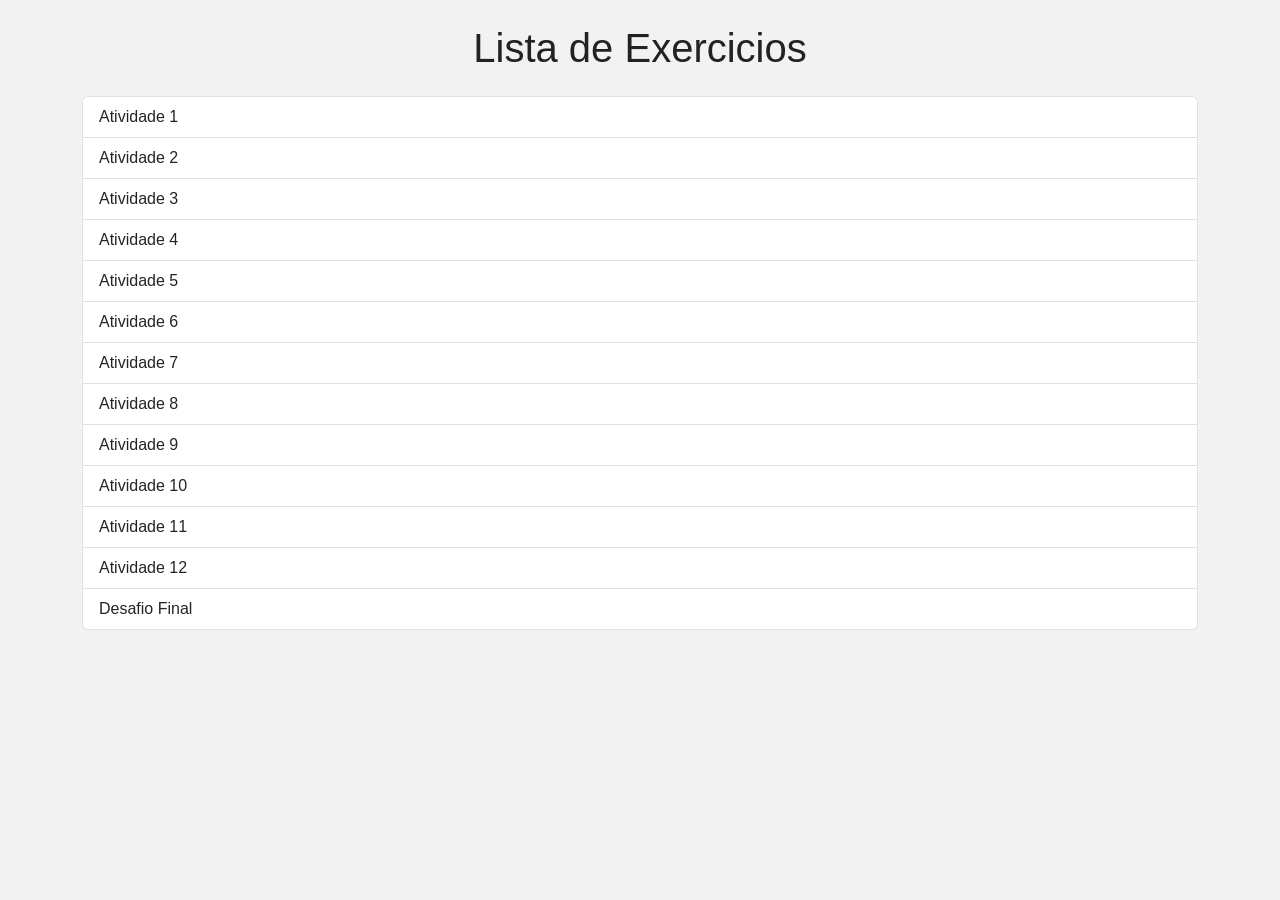
==== commit 69b86f32: "finalizando atividade" ====
--- a/index.html
+++ b/index.html
@@ -3,154 +3,29 @@
 <head>
     <meta charset="UTF-8">
     <meta name="viewport" content="width=device-width, initial-scale=1.0">
-    <title>Lista de Exercicios - DOM</title>
+    <title>Lista de Exercicios</title>
+    <link href="https://cdn.jsdelivr.net/npm/bootstrap@5.3.3/dist/css/bootstrap.min.css" rel="stylesheet">
     <link rel="stylesheet" href="style.css">
 </head>
 <body>
-    <header>
-        <h1>Lista de Exercicios de Desenvolvimento de Sistemas</h1>
-        <p>Atividades simples usando HTML, CSS e JavaScript.</p>
-        <button id="botaoTema" type="button">Ativar dark mode</button>
-    </header>
+    <div class="container py-4">
+        <h1 class="mb-4 text-center">Lista de Exercicios</h1>
 
-    <main>
-        <section class="exercicio">
-            <h2>1. Exibir texto na tela</h2>
-            <p>Digite uma mensagem e clique no botao.</p>
-            <div class="linha">
-                <input id="textoExibir" type="text" placeholder="Digite algo">
-                <button id="botaoExibirTexto" type="button">Exibir</button>
-            </div>
-            <p id="resultadoTexto" class="resultado">O texto aparecera aqui.</p>
-        </section>
-
-        <section class="exercicio">
-            <h2>2. Saudacao personalizada</h2>
-            <p>Digite seu nome para receber uma mensagem.</p>
-            <div class="linha">
-                <input id="nomeUsuario" type="text" placeholder="Seu nome">
-                <button id="botaoSaudar" type="button">Saudar</button>
-            </div>
-            <p id="mensagemSaudacao" class="resultado">A saudacao aparecera aqui.</p>
-        </section>
-
-        <section class="exercicio">
-            <h2>3. Contador de cliques</h2>
-            <p>O numero aumenta cada vez que voce clica.</p>
-            <p class="contador">Cliques: <span id="valorContador">0</span></p>
-            <button id="botaoContador" type="button">Contar</button>
-        </section>
-
-        <section class="exercicio">
-            <h2>4. Mudar a cor do texto</h2>
-            <h3 id="textoColorido">Texto colorido</h3>
-            <button id="botaoAzul" type="button">Azul</button>
-            <button id="botaoVerde" type="button">Verde</button>
-            <button id="botaoRosa" type="button">Rosa</button>
-        </section>
-
-        <section class="exercicio">
-            <h2>5. Aumentar e diminuir fonte</h2>
-            <p id="textoFonte">Este texto pode ficar maior ou menor.</p>
-            <button id="botaoDiminuirFonte" type="button">Diminuir</button>
-            <button id="botaoAumentarFonte" type="button">Aumentar</button>
-        </section>
-
-        <section class="exercicio">
-            <h2>6. Mostrar e esconder conteudo</h2>
-            <p id="conteudoOculto" class="caixa">Este conteudo pode ser escondido pelo JavaScript.</p>
-            <button id="botaoMostrarEsconder" type="button">Esconder conteudo</button>
-        </section>
-
-        <section class="exercicio">
-            <h2>7. Trocar imagem</h2>
-            <img id="imagemAlternada" class="imagem" src="https://placehold.co/400x200/87ceeb/000000?text=Imagem+1" alt="Imagem do exercicio">
-            <button id="botaoTrocarImagem" type="button">Trocar imagem</button>
-        </section>
-
-        <section class="exercicio">
-            <h2>8. Validar e-mail</h2>
-            <p>O e-mail sera valido se tiver @.</p>
-            <div class="linha">
-                <input id="emailUsuario" type="email" placeholder="exemplo@email.com">
-                <button id="botaoValidarEmail" type="button">Validar</button>
-            </div>
-            <p id="mensagemEmail" class="resultado">A validacao aparecera aqui.</p>
-        </section>
-
-        <section class="exercicio">
-            <h2>9. Lista de tarefas</h2>
-            <div class="linha">
-                <input id="textoTarefa" type="text" placeholder="Nova tarefa">
-                <button id="botaoAdicionarTarefa" type="button">Adicionar</button>
-            </div>
-            <ul id="listaTarefas"></ul>
-        </section>
-
-        <section class="exercicio">
-            <h2>10. Cartao de apresentacao</h2>
-            <input id="cartaoNome" type="text" placeholder="Nome">
-            <input id="cartaoIdade" type="number" min="0" placeholder="Idade">
-            <input id="cartaoProfissao" type="text" placeholder="Profissao">
-            <textarea id="cartaoDescricao" rows="4" placeholder="Descricao"></textarea>
-            <button id="botaoGerarCartao" type="button">Gerar cartao</button>
-            <div id="cartaoApresentacao" class="cartao">
-                O cartao aparecera aqui.
-            </div>
-        </section>
-
-        <section class="exercicio">
-            <h2>11. Personalizacao visual</h2>
-            <label>Cor de fundo</label>
-            <input id="corFundoArea" type="color" value="#dbeafe">
-
-            <label>Largura</label>
-            <input id="larguraArea" type="number" min="120" max="700" value="260">
-
-            <label>Altura</label>
-            <input id="alturaArea" type="number" min="80" max="500" value="140">
-
-            <label>Cor da borda</label>
-            <input id="corBordaArea" type="color" value="#2563eb">
-
-            <button id="botaoAplicarVisual" type="button">Aplicar</button>
-            <div id="areaVisual" class="area">Area visual</div>
-        </section>
-
-        <section class="exercicio">
-            <h2>Desafio final</h2>
-            <p>Use os controles para mudar o cartao.</p>
-
-            <label>Cor de fundo</label>
-            <input id="finalCorFundo" type="color" value="#ffffff">
-
-            <label>Cor do texto</label>
-            <input id="finalCorTexto" type="color" value="#222222">
-
-            <label>Tamanho da fonte</label>
-            <input id="finalFonte" type="range" min="14" max="36" value="20">
-
-            <label>Arredondamento</label>
-            <input id="finalBorda" type="range" min="0" max="40" value="10">
-
-            <label>Largura</label>
-            <input id="finalLargura" type="range" min="220" max="620" value="360">
-
-            <label>Altura</label>
-            <input id="finalAltura" type="range" min="140" max="360" value="210">
-
-            <label class="checkbox">
-                <input id="finalTemaEscuro" type="checkbox">
-                Usar tema escuro no cartao
-            </label>
-
-            <div id="cartaoFinal" class="cartao-final">
-                <h3>Cartao personalizado</h3>
-                <p>Desenvolvimento de Sistemas</p>
-            </div>
-        </section>
-    </main>
-
-    <script src="script.js"></script>
+        <div class="list-group">
+            <a class="list-group-item list-group-item-action" href="atividade-1/index.html">Atividade 1</a>
+            <a class="list-group-item list-group-item-action" href="atividade-2/index.html">Atividade 2</a>
+            <a class="list-group-item list-group-item-action" href="atividade-3/index.html">Atividade 3</a>
+            <a class="list-group-item list-group-item-action" href="atividade-4/index.html">Atividade 4</a>
+            <a class="list-group-item list-group-item-action" href="atividade-5/index.html">Atividade 5</a>
+            <a class="list-group-item list-group-item-action" href="atividade-6/index.html">Atividade 6</a>
+            <a class="list-group-item list-group-item-action" href="atividade-7/index.html">Atividade 7</a>
+            <a class="list-group-item list-group-item-action" href="atividade-8/index.html">Atividade 8</a>
+            <a class="list-group-item list-group-item-action" href="atividade-9/index.html">Atividade 9</a>
+            <a class="list-group-item list-group-item-action" href="atividade-10/index.html">Atividade 10</a>
+            <a class="list-group-item list-group-item-action" href="atividade-11/index.html">Atividade 11</a>
+            <a class="list-group-item list-group-item-action" href="atividade-12/index.html">Atividade 12</a>
+            <a class="list-group-item list-group-item-action" href="desafio-final/index.html">Desafio Final</a>
+        </div>
+    </div>
 </body>
 </html>
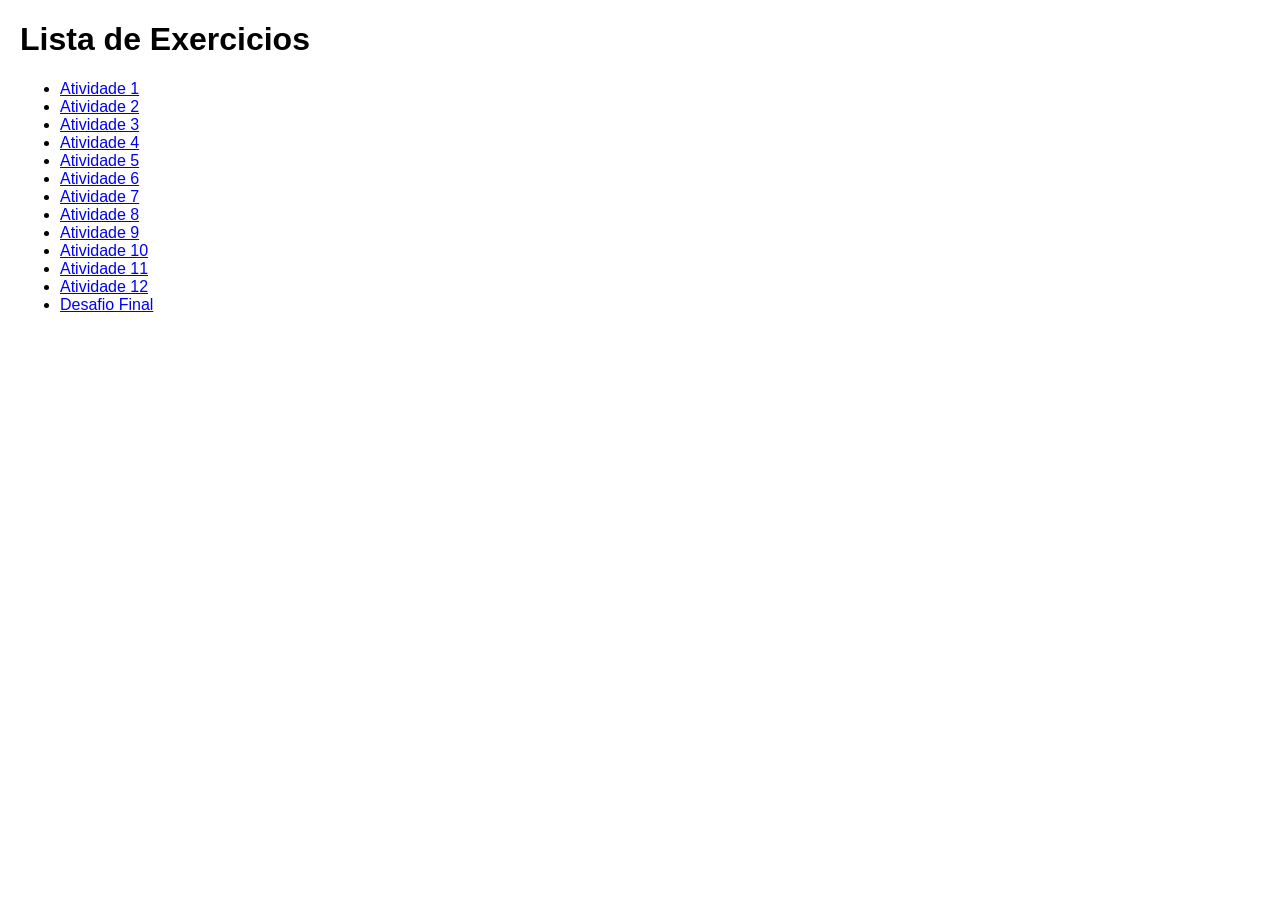
==== commit 2ae4314e: "Finalizando atividade" ====
--- a/index.html
+++ b/index.html
@@ -4,28 +4,25 @@
     <meta charset="UTF-8">
     <meta name="viewport" content="width=device-width, initial-scale=1.0">
     <title>Lista de Exercicios</title>
-    <link href="https://cdn.jsdelivr.net/npm/bootstrap@5.3.3/dist/css/bootstrap.min.css" rel="stylesheet">
     <link rel="stylesheet" href="style.css">
 </head>
 <body>
-    <div class="container py-4">
-        <h1 class="mb-4 text-center">Lista de Exercicios</h1>
+    <h1>Lista de Exercicios</h1>
 
-        <div class="list-group">
-            <a class="list-group-item list-group-item-action" href="atividade-1/index.html">Atividade 1</a>
-            <a class="list-group-item list-group-item-action" href="atividade-2/index.html">Atividade 2</a>
-            <a class="list-group-item list-group-item-action" href="atividade-3/index.html">Atividade 3</a>
-            <a class="list-group-item list-group-item-action" href="atividade-4/index.html">Atividade 4</a>
-            <a class="list-group-item list-group-item-action" href="atividade-5/index.html">Atividade 5</a>
-            <a class="list-group-item list-group-item-action" href="atividade-6/index.html">Atividade 6</a>
-            <a class="list-group-item list-group-item-action" href="atividade-7/index.html">Atividade 7</a>
-            <a class="list-group-item list-group-item-action" href="atividade-8/index.html">Atividade 8</a>
-            <a class="list-group-item list-group-item-action" href="atividade-9/index.html">Atividade 9</a>
-            <a class="list-group-item list-group-item-action" href="atividade-10/index.html">Atividade 10</a>
-            <a class="list-group-item list-group-item-action" href="atividade-11/index.html">Atividade 11</a>
-            <a class="list-group-item list-group-item-action" href="atividade-12/index.html">Atividade 12</a>
-            <a class="list-group-item list-group-item-action" href="desafio-final/index.html">Desafio Final</a>
-        </div>
-    </div>
+    <ul>
+        <li><a href="atividade-1/index.html">Atividade 1</a></li>
+        <li><a href="atividade-2/index.html">Atividade 2</a></li>
+        <li><a href="atividade-3/index.html">Atividade 3</a></li>
+        <li><a href="atividade-4/index.html">Atividade 4</a></li>
+        <li><a href="atividade-5/index.html">Atividade 5</a></li>
+        <li><a href="atividade-6/index.html">Atividade 6</a></li>
+        <li><a href="atividade-7/index.html">Atividade 7</a></li>
+        <li><a href="atividade-8/index.html">Atividade 8</a></li>
+        <li><a href="atividade-9/index.html">Atividade 9</a></li>
+        <li><a href="atividade-10/index.html">Atividade 10</a></li>
+        <li><a href="atividade-11/index.html">Atividade 11</a></li>
+        <li><a href="atividade-12/index.html">Atividade 12</a></li>
+        <li><a href="desafio-final/index.html">Desafio Final</a></li>
+    </ul>
 </body>
 </html>
--- a/style.css
+++ b/style.css
@@ -1,185 +1,4 @@
-* {
-    box-sizing: border-box;
+body {
+    font-family: Arial, sans-serif;
+    margin: 20px;
 }
-
-body {
-    margin: 0;
-    font-family: Arial, Helvetica, sans-serif;
-    background: #f2f2f2;
-    color: #222222;
-}
-
-header {
-    background: #2f80ed;
-    color: white;
-    text-align: center;
-    padding: 25px;
-}
-
-main {
-    max-width: 900px;
-    margin: 20px auto;
-    padding: 0 12px;
-}
-
-.exercicio {
-    background: white;
-    border: 1px solid #cccccc;
-    border-radius: 6px;
-    padding: 15px;
-    margin-bottom: 15px;
-}
-
-h1 {
-    margin-top: 0;
-}
-
-h2 {
-    margin-top: 0;
-    font-size: 20px;
-}
-
-input,
-textarea,
-button {
-    font-size: 16px;
-    padding: 8px;
-    margin: 5px 0;
-}
-
-input,
-textarea {
-    width: 100%;
-    border: 1px solid #aaaaaa;
-    border-radius: 4px;
-}
-
-button {
-    background: #2f80ed;
-    color: white;
-    border: 0;
-    border-radius: 4px;
-    cursor: pointer;
-}
-
-button:hover {
-    background: #1d63b7;
-}
-
-label {
-    display: block;
-    margin-top: 8px;
-    font-weight: bold;
-}
-
-.linha {
-    display: flex;
-    gap: 8px;
-}
-
-.linha input {
-    flex: 1;
-}
-
-.resultado,
-.caixa {
-    background: #f7f7f7;
-    border-left: 4px solid #2f80ed;
-    padding: 10px;
-}
-
-.contador {
-    font-size: 22px;
-    font-weight: bold;
-}
-
-.imagem {
-    display: block;
-    width: 100%;
-    max-width: 400px;
-    margin: 10px 0;
-    border: 1px solid #cccccc;
-}
-
-.cartao,
-.area,
-.cartao-final {
-    background: #fafafa;
-    border: 2px solid #aaaaaa;
-    color: #222222;
-    padding: 15px;
-    margin-top: 10px;
-}
-
-.area {
-    width: 260px;
-    max-width: 100%;
-    height: 140px;
-    background: #dbeafe;
-    border-color: #2563eb;
-    display: flex;
-    align-items: center;
-    justify-content: center;
-    font-weight: bold;
-}
-
-.cartao-final {
-    width: 360px;
-    max-width: 100%;
-    min-height: 210px;
-    font-size: 20px;
-}
-
-.checkbox {
-    font-weight: normal;
-}
-
-.checkbox input {
-    width: auto;
-}
-
-.valido {
-    color: green;
-    font-weight: bold;
-}
-
-.invalido {
-    color: red;
-    font-weight: bold;
-}
-
-.dark-mode {
-    background: #222222;
-    color: #eeeeee;
-}
-
-.dark-mode header {
-    background: #111111;
-}
-
-.dark-mode .exercicio {
-    background: #333333;
-    border-color: #555555;
-}
-
-.dark-mode input,
-.dark-mode textarea {
-    background: #222222;
-    color: white;
-    border-color: #666666;
-}
-
-.dark-mode .resultado,
-.dark-mode .caixa {
-    background: #222222;
-}
-
-@media (max-width: 600px) {
-    .linha {
-        display: block;
-    }
-
-    button {
-        width: 100%;
-    }
-}
